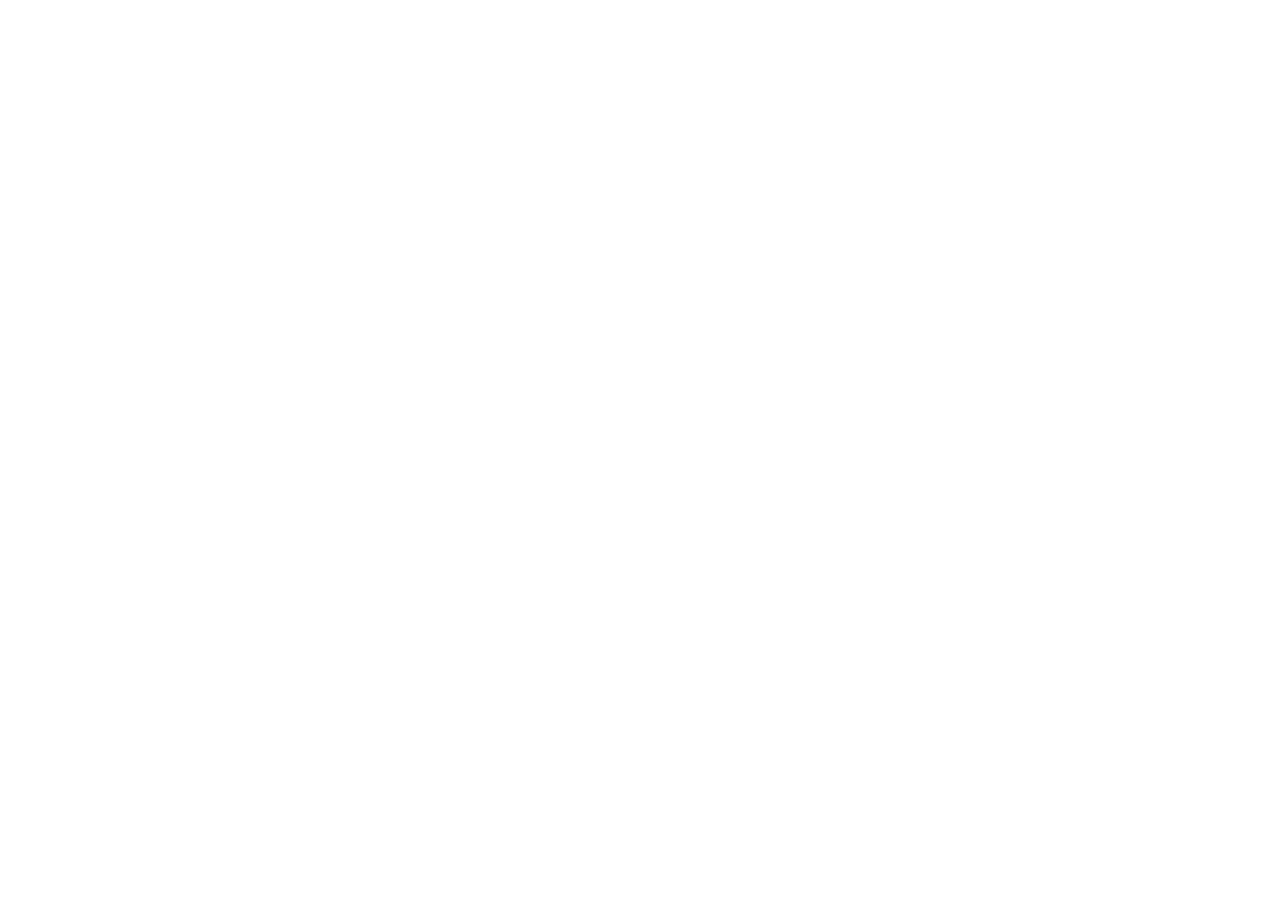
==== Front-End/aboutus.html @ b7458000 "beginning" ====
<!DOCTYPE html>
<html lang="en">
<head>
    <meta charset="UTF-8">
    <meta http-equiv="X-UA-Compatible" content="IE=edge">
    <meta name="viewport" content="width=device-width, initial-scale=1.0">
    <title>Document</title>
</head>
<body>
    
</body>
</html>
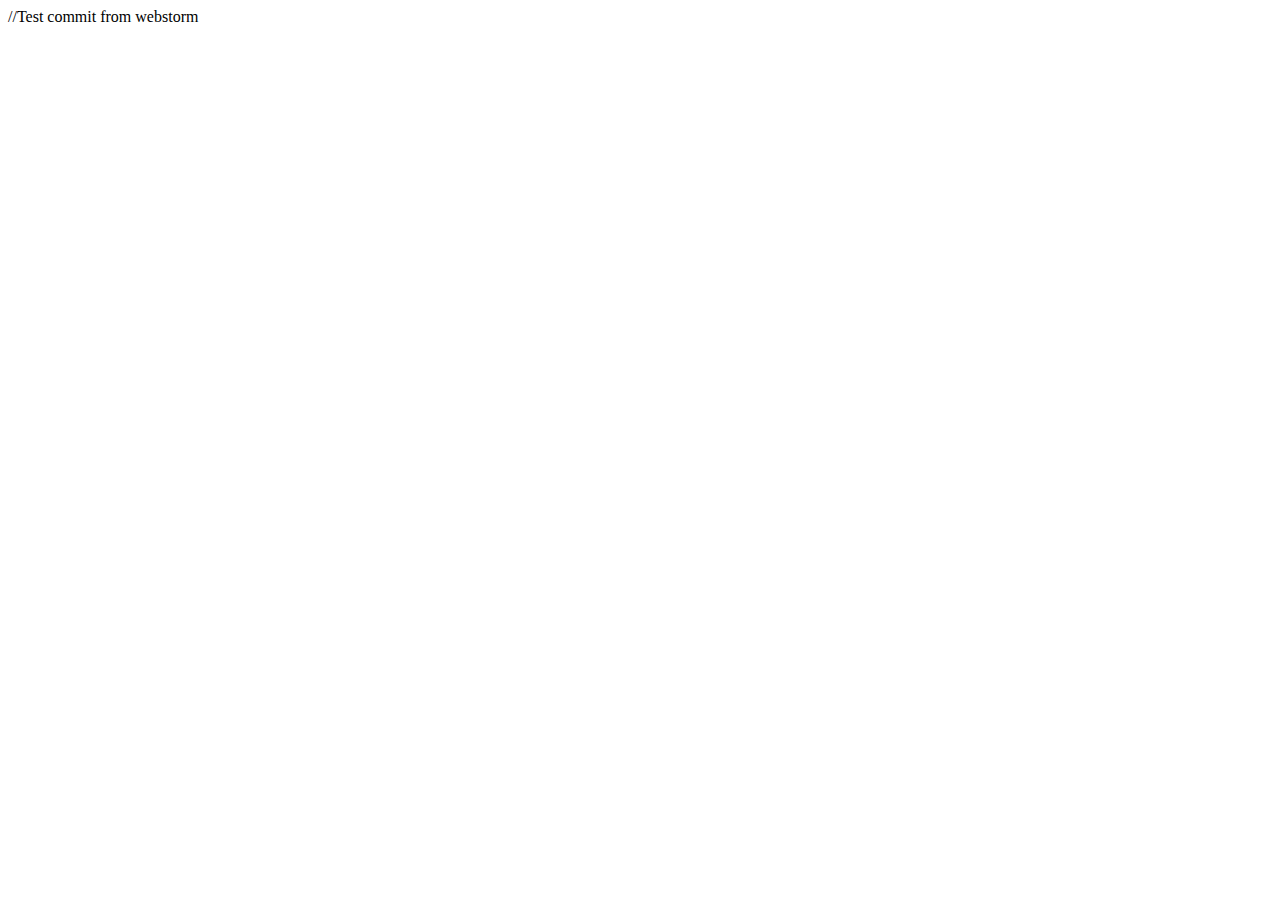
==== commit 365db1ba: "test commit for webstorm" ====
--- a/Front-End/aboutus.html
+++ b/Front-End/aboutus.html
@@ -5,6 +5,7 @@
     <meta http-equiv="X-UA-Compatible" content="IE=edge">
     <meta name="viewport" content="width=device-width, initial-scale=1.0">
     <title>Document</title>
+    //Test commit from webstorm
 </head>
 <body>
     
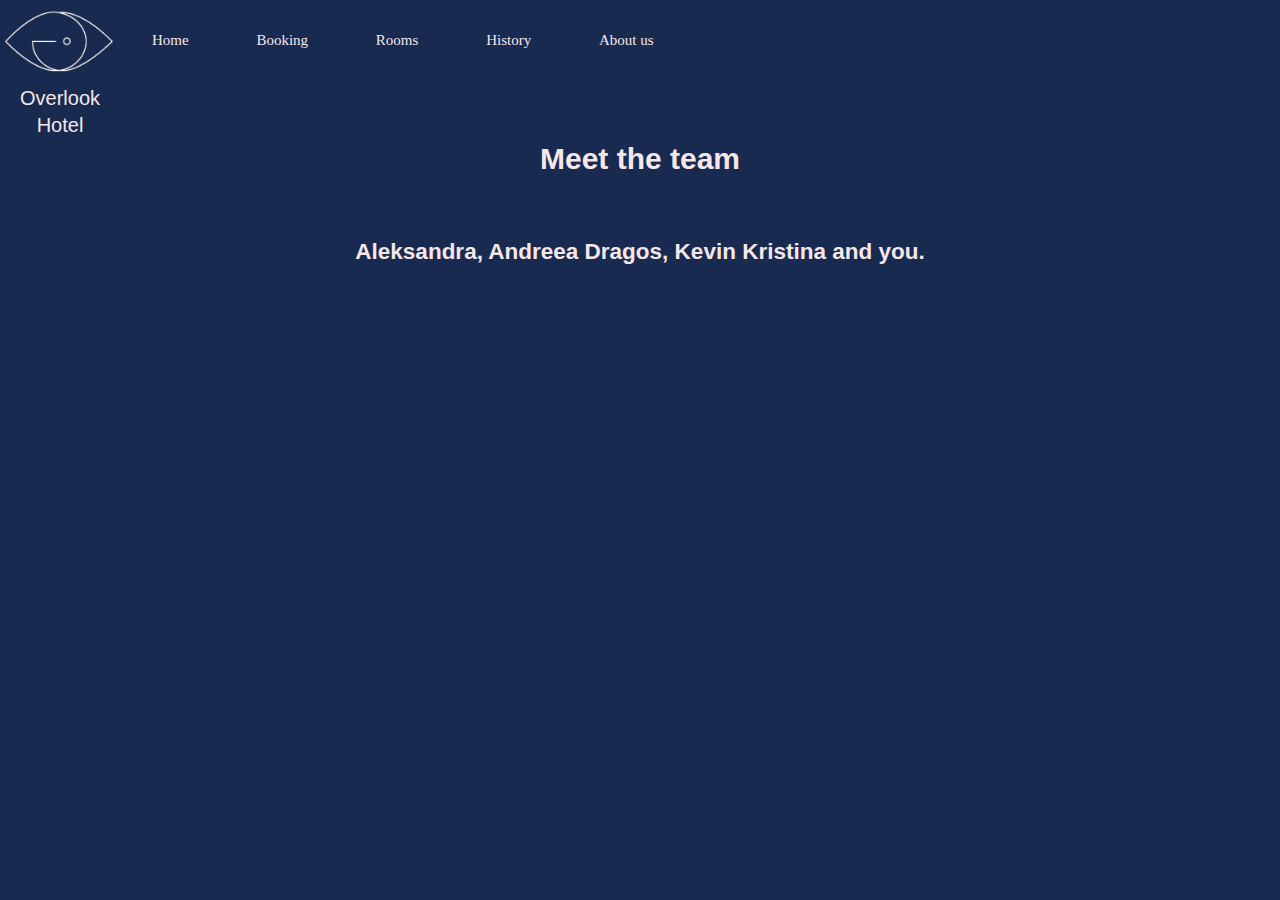
==== commit 8e9b36a9: "Background, navbar and logo update for about us" ====
--- a/Front-End/aboutus.html
+++ b/Front-End/aboutus.html
@@ -4,10 +4,30 @@
     <meta charset="UTF-8">
     <meta http-equiv="X-UA-Compatible" content="IE=edge">
     <meta name="viewport" content="width=device-width, initial-scale=1.0">
-    <title>Document</title>
-    //Test commit from webstorm
+    <title>Contact us</title>
+    <link rel="stylesheet" href="css/styles.css">
 </head>
 <body>
-    
+
+<p class="logo-img-text">Overlook Hotel</p>
+
+<!--Navigation bar-->
+<nav>
+    <a href="#"><img class="logo-img" src="images/logo.png" alt="logo"></a>
+    <ul>
+        <li><a href="index.html">Home</a></li>
+        <li><a href="bookings.html">Booking</a></li>
+        <li><a href="rooms.html">Rooms</a></li>
+        <li><a href="history.html">History</a></li>
+        <li><a href="aboutus.html">About us</a></li>
+    </ul>
+</nav>
+
+<h1 class="text-meet-team">Meet the team</h1>
+
+<h2 class="text-meet-team-second"> Aleksandra, Andreea
+    Dragos, Kevin
+    Kristina and you.</h2>
+
 </body>
 </html>--- a/Front-End/css/styles.css
+++ b/Front-End/css/styles.css
@@ -0,0 +1,73 @@
+h1, h2 {
+
+    font-family: sans-serif, Cambria, Cochin, Georgia, Times, 'Times New Roman', serif;
+    text-align: center;
+    color: #F5E6E8;
+}
+
+.logo-img {
+    width: 120px;
+    height: 83.69px;
+    left: 26px;
+    top: 26px;
+    float: left;
+    display: inline;
+}
+
+body {
+    background-color: #192A51;
+    margin: 0;
+    padding: 0;
+    font-size: 15px;
+}
+
+nav {
+    align-items: center;
+    text-align: left;
+    margin: 0;
+
+}
+
+nav ul {
+    margin: 0;
+    padding: 0;
+}
+
+nav ul li {
+    display: inline-block;
+    list-style-type: none;
+    margin: 17px;
+}
+
+nav > ul > li > a {
+    color: #F5E6E8;
+    display: block;
+    line-height: 2em;
+    padding: 0.5em 1em;
+    text-decoration: none;
+}
+
+.logo-img-text {
+    position: absolute;
+    width: 120px;
+    height: 83.6px;
+    top: 50px;
+
+    font-family: sans-serif;
+    font-style: normal;
+    font-weight: 300;
+    font-size: 20px;
+    line-height: 27px;
+    display: flex;
+    align-items: center;
+    text-align: center;
+
+    color: #F5E6E8;
+}
+
+.text-meet-team{
+    line-height: 120px;
+}
+
+
+
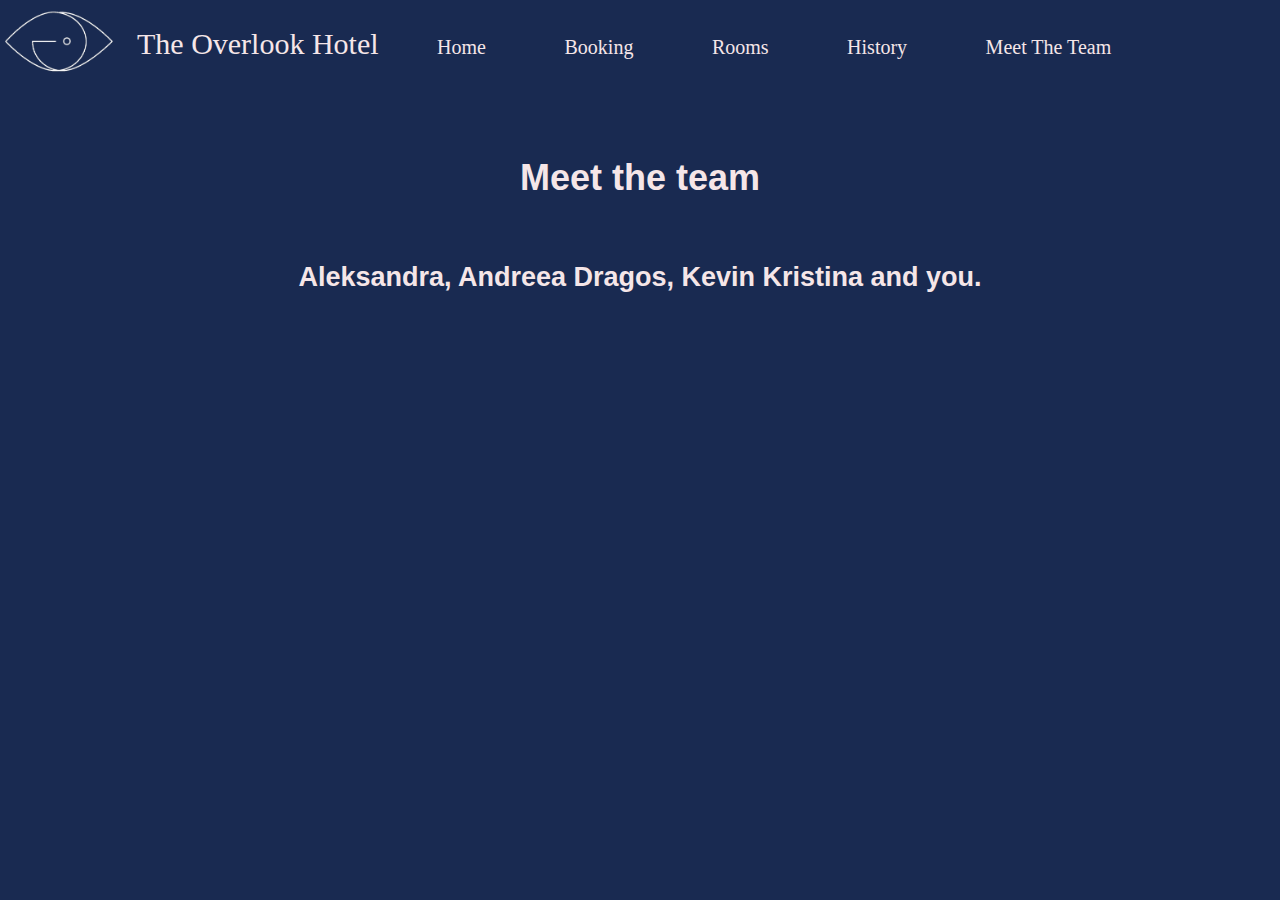
==== commit d310e2f3: "layout edit - title next to logo" ====
--- a/Front-End/aboutus.html
+++ b/Front-End/aboutus.html
@@ -9,17 +9,19 @@
 </head>
 <body>
 
-<p class="logo-img-text">Overlook Hotel</p>
+
 
 <!--Navigation bar-->
 <nav>
-    <a href="#"><img class="logo-img" src="images/logo.png" alt="logo"></a>
+    <a><img class="logo-img" src="images/logo.png" alt="logo"></a>
     <ul>
+        <li class="logo-img-text" > The Overlook Hotel</li>
         <li><a href="index.html">Home</a></li>
         <li><a href="bookings.html">Booking</a></li>
         <li><a href="rooms.html">Rooms</a></li>
         <li><a href="history.html">History</a></li>
-        <li><a href="aboutus.html">About us</a></li>
+        <li><a href="aboutus.html">Meet The Team</a></li>
+
     </ul>
 </nav>
 
--- a/Front-End/css/styles.css
+++ b/Front-End/css/styles.css
@@ -19,13 +19,19 @@
     margin: 0;
     padding: 0;
     font-size: 15px;
+    font-family: Perpetua;
+    font-size: 18px;
+
 }
 
 nav {
     align-items: center;
     text-align: left;
     margin: 0;
-
+}
+nav a:hover {
+    background-color: #F5E6E8;
+    color: #192A51;
 }
 
 nav ul {
@@ -40,6 +46,8 @@
 }
 
 nav > ul > li > a {
+    font-family: Perpetua;
+    font-size: 20px;
     color: #F5E6E8;
     display: block;
     line-height: 2em;
@@ -48,26 +56,94 @@
 }
 
 .logo-img-text {
-    position: absolute;
-    width: 120px;
-    height: 83.6px;
-    top: 50px;
-
-    font-family: sans-serif;
+    font-family: Perpetua;
     font-style: normal;
     font-weight: 300;
-    font-size: 20px;
+    font-size: 30px;
     line-height: 27px;
-    display: flex;
-    align-items: center;
-    text-align: center;
-
     color: #F5E6E8;
 }
 
 .text-meet-team{
     line-height: 120px;
 }
+/* ----------Tina index css-------- */
+#news {
+    height: 500px;
+    width: 450px;
+    overflow: auto;
+    float: right;
+    background-color: #967AA1;
+    margin-top: 30px;
+    margin-right: 10px;
+
+}
+
+#news p {
+    text-align: center;
+}
+
+.post {
+    background: rgb(150,122,161);
+    background: radial-gradient(circle, rgba(150,122,161,1) 0%, rgba(170,161,200,1) 38%, rgba(213,198,224,1) 100%);
+    margin: 5px;
+    border: 2px solid black;
+}
+#news img {
+    height: 370px;
+    width: 420px;
+    opacity: 50%;
+}
+#news h2 {
+
+    font-family: "Comic Sans MS";
+    font-size: 30px;
+    color: #192A51;
+    text-align: center;
+    color: white;
+
+
+}
+
+#news h3 {
+    font-family: "Comic Sans MS";
+    font-size: 20px;
+    text-align: center;
+    color: #192A51;
+
+}
+#quote {
+    position: relative;
+    float: left;
+
+
+    margin-top: 30px;
+    margin-left: 130px;
+
+}
+#quote img {
+    width: 600px;
+    height: 400px;
+
+}
+
+#q{
+    position: absolute;
+    top: 130px;
+    left: 100px;
+    font-family: "Brush Script MT";
+    font-size: 40px;
+    visibility: hidden;
 
 
 
+}
+#quote:hover #q{
+    visibility: visible;
+}
+#quote:hover #hotel {
+    opacity: 30%;
+}
+
+
+
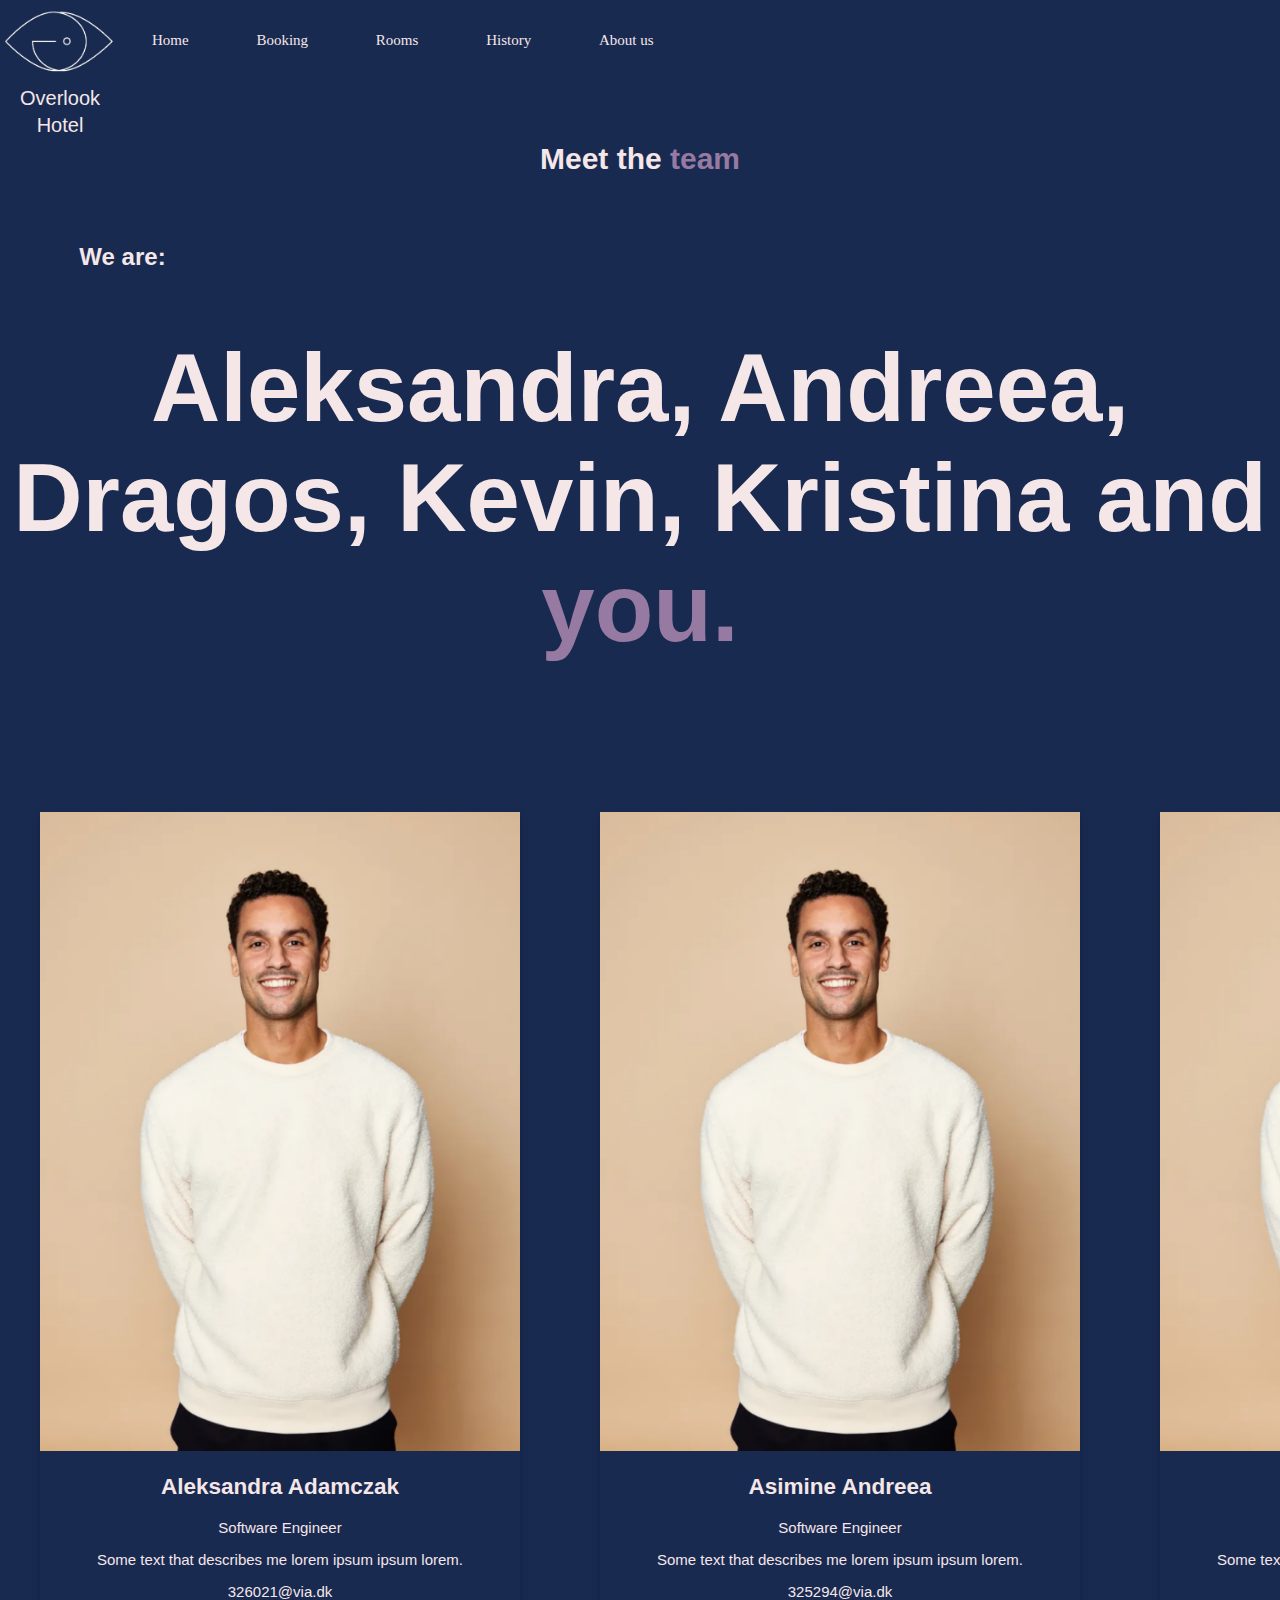
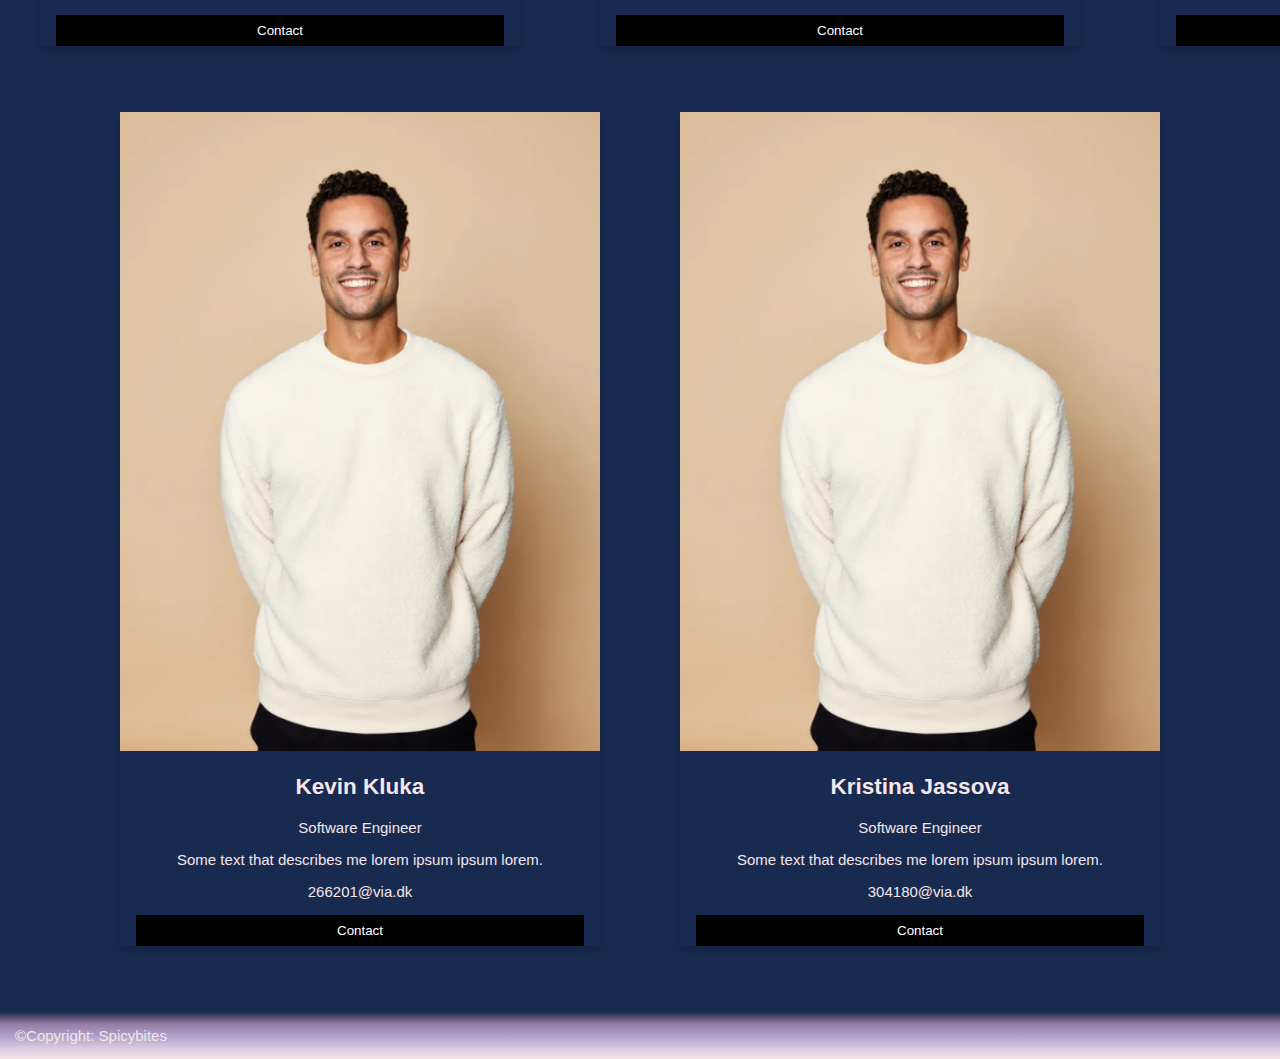
==== commit 68669c6c: "added meet-us cards and footer for meet-us page." ====
--- a/Front-End/aboutus.html
+++ b/Front-End/aboutus.html
@@ -9,27 +9,105 @@
 </head>
 <body>
 
-
+<p class="logo-img-text">Overlook Hotel</p>
 
 <!--Navigation bar-->
 <nav>
-    <a><img class="logo-img" src="images/logo.png" alt="logo"></a>
+    <a href="#"><img class="logo-img" src="images/logo.png" alt="logo"></a>
     <ul>
-        <li class="logo-img-text" > The Overlook Hotel</li>
         <li><a href="index.html">Home</a></li>
         <li><a href="bookings.html">Booking</a></li>
         <li><a href="rooms.html">Rooms</a></li>
         <li><a href="history.html">History</a></li>
-        <li><a href="aboutus.html">Meet The Team</a></li>
-
+        <li><a href="aboutus.html">About us</a></li>
     </ul>
 </nav>
 
-<h1 class="text-meet-team">Meet the team</h1>
+<div>
+    <h1 class="text-meet-team">Meet the <span class="text-meet-team-word">team</span></h1>
 
-<h2 class="text-meet-team-second"> Aleksandra, Andreea
-    Dragos, Kevin
-    Kristina and you.</h2>
+    <h3 class="text-meet-team-second">We are:</h3>
 
+    <h2 class="text-meet-team-third">
+        Aleksandra, Andreea,
+        Dragos, Kevin,
+        Kristina and <span class="text-meet-team-word">you.</span></h2>
+</div>
 </body>
+
+<div class="row">
+    <div class="column">
+        <div class="card">
+            <img src=images/imagemeetus.png alt="Jane" style="width:100%">
+            <div class="container">
+                <h2>Aleksandra Adamczak</h2>
+                <p class="title">Software Engineer</p>
+                <p>Some text that describes me lorem ipsum ipsum lorem.</p>
+                <p>326021@via.dk</p>
+                <p><button class="button">Contact</button></p>
+            </div>
+        </div>
+    </div>
+
+    <div class="column">
+        <div class="card">
+            <img src=images/imagemeetus.png alt="Mike" style="width:100%">
+            <div class="container">
+                <h2>Asimine Andreea</h2>
+                <p class="title">Software Engineer</p>
+                <p>Some text that describes me lorem ipsum ipsum lorem.</p>
+                <p>325294@via.dk</p>
+                <p><button class="button">Contact</button></p>
+            </div>
+        </div>
+    </div>
+
+    <div class="column">
+        <div class="card">
+            <img src=images/imagemeetus.png alt="John" style="width:100%">
+            <div class="container">
+                <h2>Dragos Cotaga</h2>
+                <p class="title">Software Engineer</p>
+                <p>Some text that describes me lorem ipsum ipsum lorem.</p>
+                <p>325584@via.dk</p>
+                <p><button class="button">Contact</button></p>
+            </div>
+        </div>
+    </div>
+</div>
+
+<div class="row">
+    <div class="column">
+        <div class="card">
+            <img src=images/imagemeetus.png alt="John" style="width:100%">
+            <div class="container">
+                <h2>Kevin Kluka</h2>
+                <p class="title">Software Engineer</p>
+                <p>Some text that describes me lorem ipsum ipsum lorem.</p>
+                <p>266201@via.dk</p>
+                <p><button class="button">Contact</button></p>
+            </div>
+        </div>
+    </div>
+    <div class="column">
+        <div class="card">
+            <img src=images/imagemeetus.png alt="John" style="width:100%">
+            <div class="container">
+                <h2>Kristina Jassova</h2>
+                <p class="title">Software Engineer</p>
+                <p>Some text that describes me lorem ipsum ipsum lorem.</p>
+                <p>304180@via.dk</p>
+                <p><button class="button">Contact</button></p>
+            </div>
+        </div>
+    </div>
+</div>
+
+<!--<div class="second-row-meetus">-->
+
+<!--</div>-->
+
+<div class="footer">
+    <p>©Copyright: Spicybites </p>
+</div>
 </html>--- a/Front-End/css/styles.css
+++ b/Front-End/css/styles.css
@@ -1,4 +1,4 @@
-h1, h2 {
+h1, h2, h3, p {
 
     font-family: sans-serif, Cambria, Cochin, Georgia, Times, 'Times New Roman', serif;
     text-align: center;
@@ -15,23 +15,17 @@
 }
 
 body {
-    background-color: #192A51;
+    background: #192A51;
     margin: 0;
     padding: 0;
     font-size: 15px;
-    font-family: Perpetua;
-    font-size: 18px;
-
 }
 
 nav {
     align-items: center;
     text-align: left;
     margin: 0;
-}
-nav a:hover {
-    background-color: #F5E6E8;
-    color: #192A51;
+
 }
 
 nav ul {
@@ -46,8 +40,6 @@
 }
 
 nav > ul > li > a {
-    font-family: Perpetua;
-    font-size: 20px;
     color: #F5E6E8;
     display: block;
     line-height: 2em;
@@ -56,94 +48,130 @@
 }
 
 .logo-img-text {
-    font-family: Perpetua;
+    position: absolute;
+    width: 120px;
+    height: 83.6px;
+    top: 50px;
+
+    font-family: sans-serif;
     font-style: normal;
     font-weight: 300;
-    font-size: 30px;
+    font-size: 20px;
     line-height: 27px;
+    display: flex;
+    align-items: center;
+    text-align: center;
+
     color: #F5E6E8;
 }
 
-.text-meet-team{
+.text-meet-team {
     line-height: 120px;
 }
-/* ----------Tina index css-------- */
-#news {
-    height: 500px;
-    width: 450px;
-    overflow: auto;
-    float: right;
-    background-color: #967AA1;
-    margin-top: 30px;
-    margin-right: 10px;
+
+.text-meet-team-second {
+    width: 245px;
+    height: 10px;
+    right: 100px;
+    top: 409px;
+    font-size: 24px;
+    font-family: sans-serif;
+    /*text-align: center;*/
 
 }
 
-#news p {
+.text-meet-team-third {
+    font-size: 96px;
+    /*width: 1000px;*/
+    height: 400px;
+    /*left: 117px;*/
+    /*top: 479px;*/
+    /*padding: 20px;*/
     text-align: center;
 }
 
-.post {
-    background: rgb(150,122,161);
-    background: radial-gradient(circle, rgba(150,122,161,1) 0%, rgba(170,161,200,1) 38%, rgba(213,198,224,1) 100%);
-    margin: 5px;
-    border: 2px solid black;
+.text-meet-team-word {
+    color: #967AA1;
 }
-#news img {
-    height: 370px;
-    width: 420px;
-    opacity: 50%;
+
+
+.footer {
+    /*position: fixed;*/
+    /*bottom: 0;*/
+    /*left: 0;*/
+    width: 100%;
+    background: linear-gradient(#192A51, #967AA1, #AAA1C8, #D5C6E0, #F5E6E8);
+    text-align: left!important;
 }
-#news h2 {
 
-    font-family: "Comic Sans MS";
-    font-size: 30px;
-    color: #192A51;
-    text-align: center;
-    color: white;
+.footer p {
+    text-align: left;
+    padding: 15px 0 15px 15px;
+    margin-block-start: 0;
+    margin-block-end: 0;
+}
 
+/* Three columns side by side */
+.column {
+    float: left;
+    width: 480px;
+    margin-bottom: 16px;
+    padding: 0 40px;}
+
+
+/* Display the columns below each other instead of side by side on small screens */
+@media screen and (max-width: 600px) {
+    .column {
+        width: 100%;
+        display: inline-block;
+    }
+}
+
+/* Add some shadows to create a card effect */
+.card {
+    box-shadow: 0 4px 8px 0 rgba(0, 0, 0, 0.2);
 
 }
 
-#news h3 {
-    font-family: "Comic Sans MS";
-    font-size: 20px;
-    text-align: center;
-    color: #192A51;
-
-}
-#quote {
-    position: relative;
-    float: left;
-
-
-    margin-top: 30px;
-    margin-left: 130px;
-
-}
-#quote img {
-    width: 600px;
-    height: 400px;
-
+/* Some left and right padding inside the container */
+.container {
+    padding: 0 16px;
 }
 
-#q{
-    position: absolute;
-    top: 130px;
-    left: 100px;
-    font-family: "Brush Script MT";
-    font-size: 40px;
-    visibility: hidden;
+/*!* Clear floats *!*/
+/*.container::after, .row::after {*/
+/*    content: "";*/
+/*    clear: both;*/
+/*    display: table;*/
+/*}*/
 
-
-
-}
-#quote:hover #q{
-    visibility: visible;
-}
-#quote:hover #hotel {
-    opacity: 30%;
+.title {
+    color: #F5E6E8;
 }
 
+.button {
+    border: none;
+    outline: 0;
+    display: inline-block;
+    padding: 8px;
+    color: white;
+    background-color: black;
+    text-align: center;
+    cursor: pointer;
+    width: 100%;
+}
 
+.button:hover {
+    background-color: #555;
+}
 
+.second-row-meetus{
+    width: max-content;
+    margin: 0 auto;
+}
+
+.row{
+    width: max-content;
+    margin: 0 auto;
+    height: 900px;
+}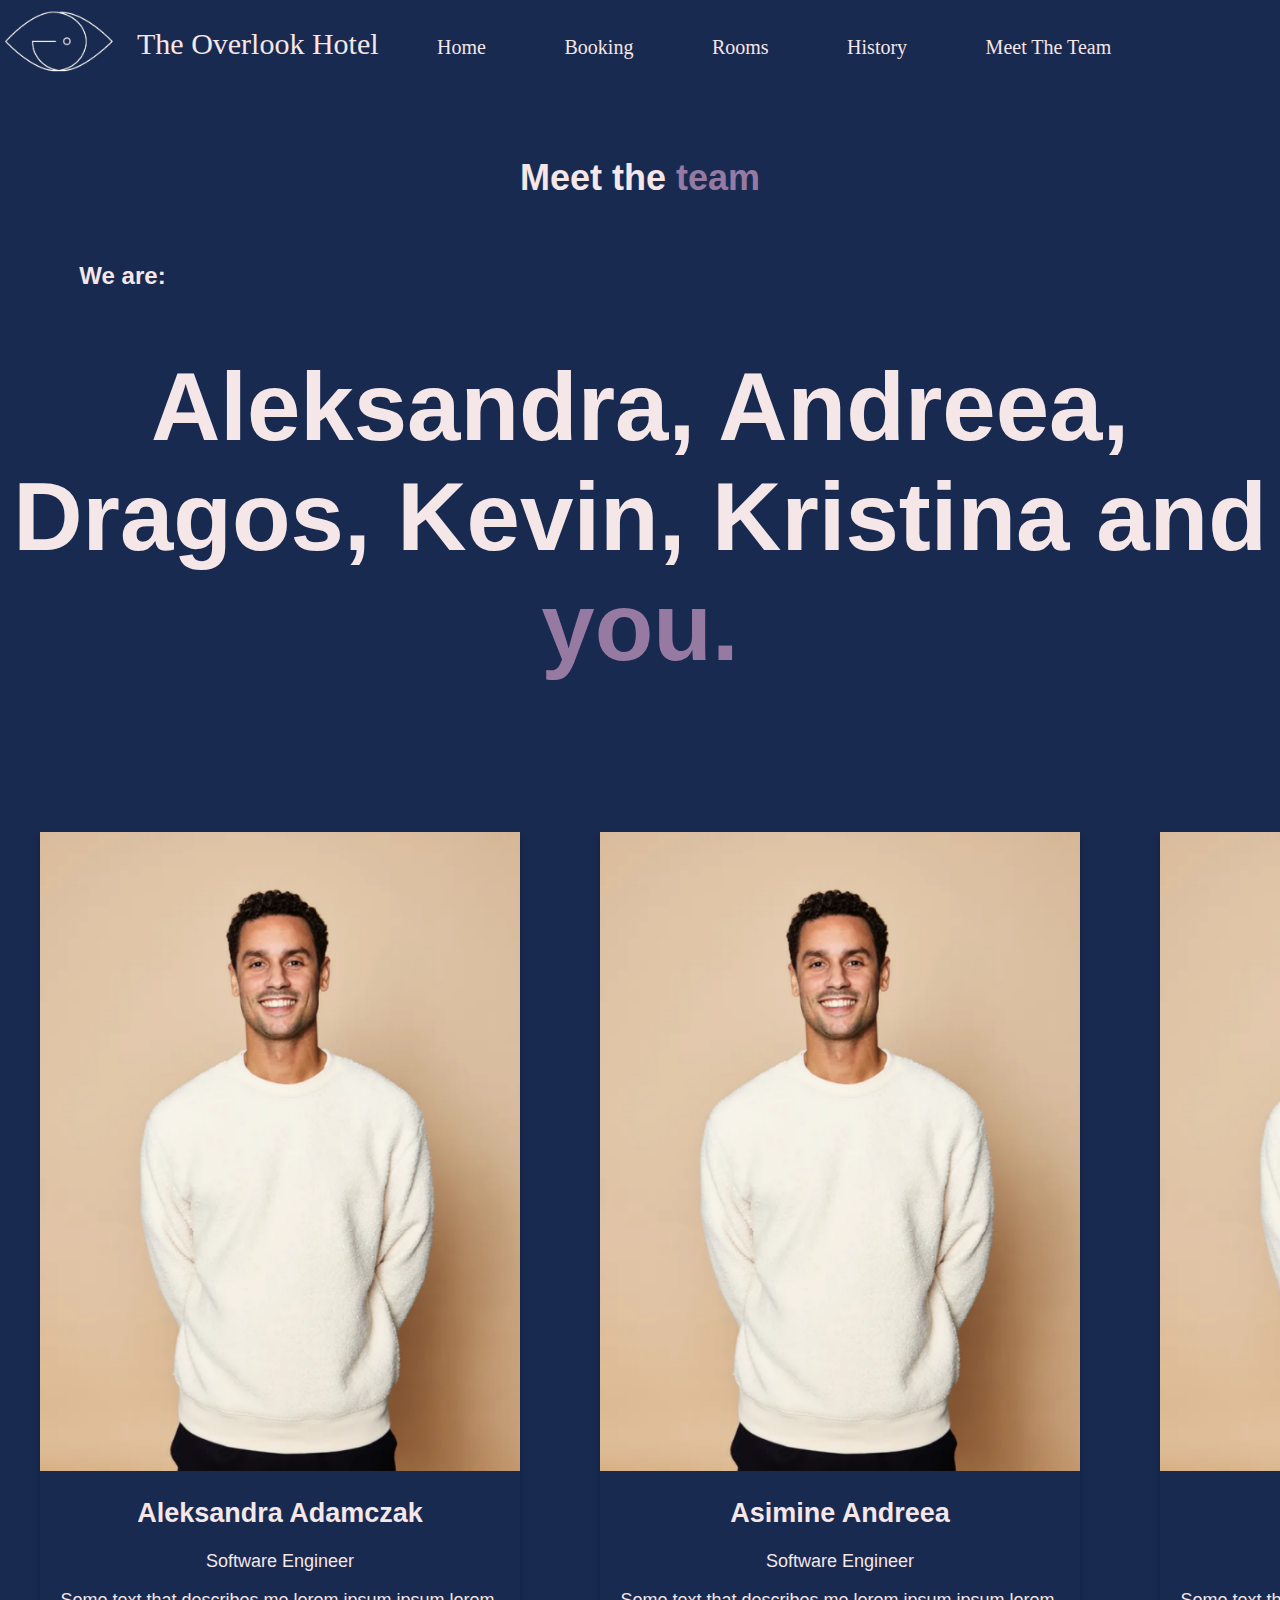
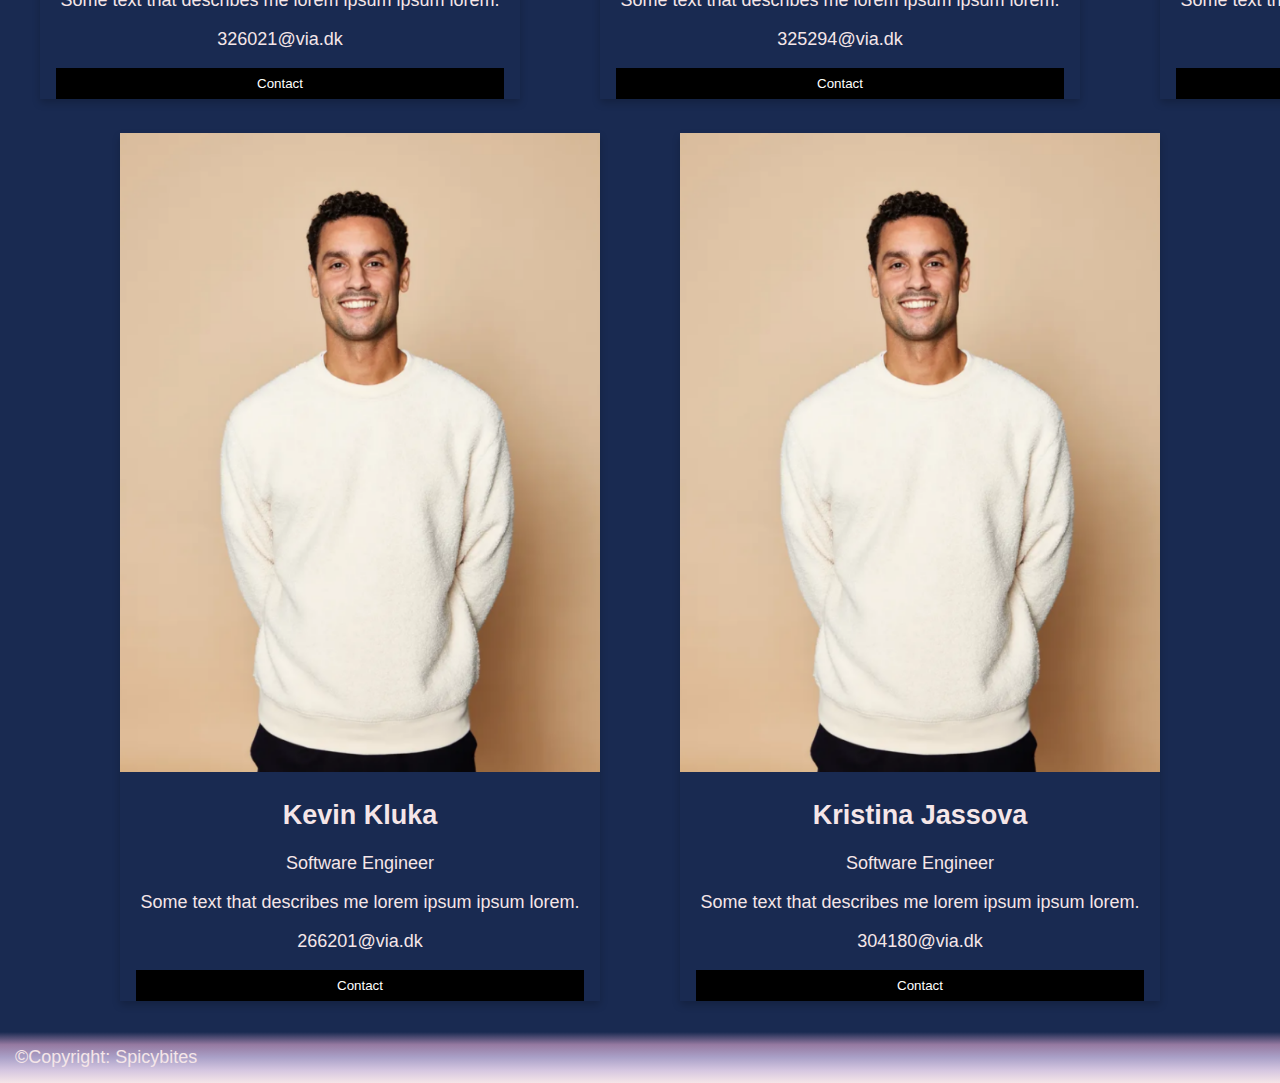
==== commit cb5bc014: "Merge remote-tracking branch 'origin/main' into main-DragosCotaga" ====
--- a/Front-End/aboutus.html
+++ b/Front-End/aboutus.html
@@ -9,17 +9,19 @@
 </head>
 <body>
 
-<p class="logo-img-text">Overlook Hotel</p>
+
 
 <!--Navigation bar-->
 <nav>
-    <a href="#"><img class="logo-img" src="images/logo.png" alt="logo"></a>
+    <a><img class="logo-img" src="images/logo.png" alt="logo"></a>
     <ul>
+        <li class="logo-img-text" > The Overlook Hotel</li>
         <li><a href="index.html">Home</a></li>
         <li><a href="bookings.html">Booking</a></li>
         <li><a href="rooms.html">Rooms</a></li>
         <li><a href="history.html">History</a></li>
-        <li><a href="aboutus.html">About us</a></li>
+        <li><a href="aboutus.html">Meet The Team</a></li>
+
     </ul>
 </nav>
 
--- a/Front-End/css/styles.css
+++ b/Front-End/css/styles.css
@@ -19,13 +19,19 @@
     margin: 0;
     padding: 0;
     font-size: 15px;
+    font-family: Perpetua;
+    font-size: 18px;
+
 }
 
 nav {
     align-items: center;
     text-align: left;
     margin: 0;
-
+}
+nav a:hover {
+    background-color: #F5E6E8;
+    color: #192A51;
 }
 
 nav ul {
@@ -40,6 +46,8 @@
 }
 
 nav > ul > li > a {
+    font-family: Perpetua;
+    font-size: 20px;
     color: #F5E6E8;
     display: block;
     line-height: 2em;
@@ -48,25 +56,93 @@
 }
 
 .logo-img-text {
-    position: absolute;
-    width: 120px;
-    height: 83.6px;
-    top: 50px;
-
-    font-family: sans-serif;
+    font-family: Perpetua;
     font-style: normal;
     font-weight: 300;
-    font-size: 20px;
+    font-size: 30px;
     line-height: 27px;
-    display: flex;
-    align-items: center;
-    text-align: center;
-
     color: #F5E6E8;
 }
 
 .text-meet-team {
     line-height: 120px;
+}
+/* ----------Tina index css-------- */
+#news {
+    height: 500px;
+    width: 450px;
+    overflow: auto;
+    float: right;
+    background-color: #967AA1;
+    margin-top: 30px;
+    margin-right: 10px;
+
+}
+
+#news p {
+    text-align: center;
+}
+
+.post {
+    background: rgb(150,122,161);
+    background: radial-gradient(circle, rgba(150,122,161,1) 0%, rgba(170,161,200,1) 38%, rgba(213,198,224,1) 100%);
+    margin: 5px;
+    border: 2px solid black;
+}
+#news img {
+    height: 370px;
+    width: 420px;
+    opacity: 50%;
+}
+#news h2 {
+
+    font-family: "Comic Sans MS";
+    font-size: 30px;
+    color: #192A51;
+    text-align: center;
+    color: white;
+
+
+}
+
+#news h3 {
+    font-family: "Comic Sans MS";
+    font-size: 20px;
+    text-align: center;
+    color: #192A51;
+
+}
+#quote {
+    position: relative;
+    float: left;
+
+
+    margin-top: 30px;
+    margin-left: 130px;
+
+}
+#quote img {
+    width: 600px;
+    height: 400px;
+
+}
+
+#q{
+    position: absolute;
+    top: 130px;
+    left: 100px;
+    font-family: "Brush Script MT";
+    font-size: 40px;
+    visibility: hidden;
+
+
+
+}
+#quote:hover #q{
+    visibility: visible;
+}
+#quote:hover #hotel {
+    opacity: 30%;
 }
 
 .text-meet-team-second {
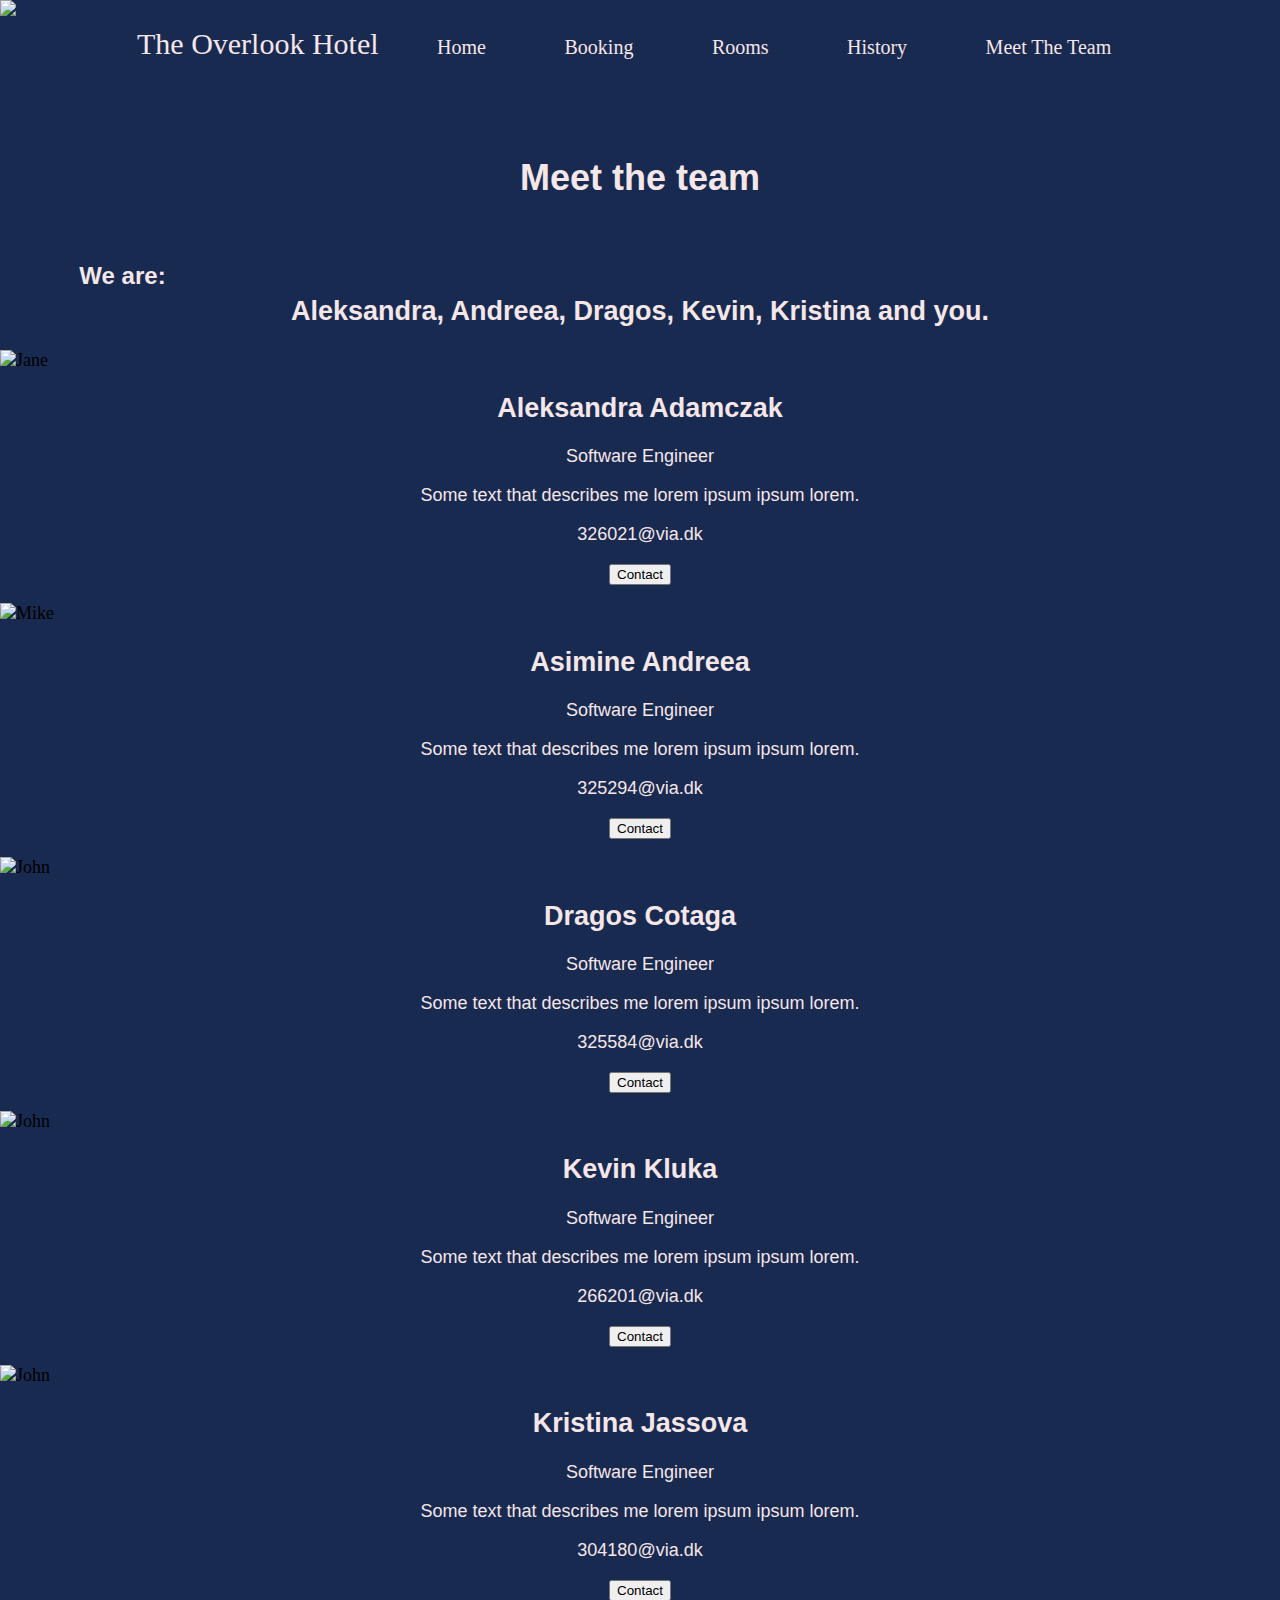
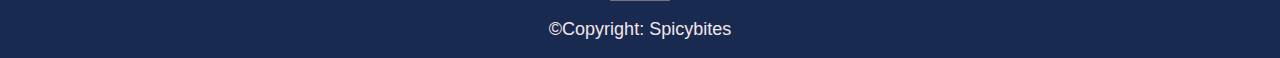
==== commit e7685a0c: "index done" ====
--- a/Front-End/aboutus.html
+++ b/Front-End/aboutus.html
@@ -4,6 +4,7 @@
     <meta charset="UTF-8">
     <meta http-equiv="X-UA-Compatible" content="IE=edge">
     <meta name="viewport" content="width=device-width, initial-scale=1.0">
+    <link rel="stylesheet" href="css/styles.css">
     <title>Contact us</title>
     <link rel="stylesheet" href="css/styles.css">
 </head>
--- a/Front-End/css/styles.css
+++ b/Front-End/css/styles.css
@@ -154,7 +154,6 @@
     font-family: sans-serif;
     /*text-align: center;*/
 
-}
 
 .text-meet-team-third {
     font-size: 96px;
--- a/Front-End/css/styles.css
+++ b/Front-End/css/styles.css
@@ -154,7 +154,6 @@
     font-family: sans-serif;
     /*text-align: center;*/
 
-}
 
 .text-meet-team-third {
     font-size: 96px;
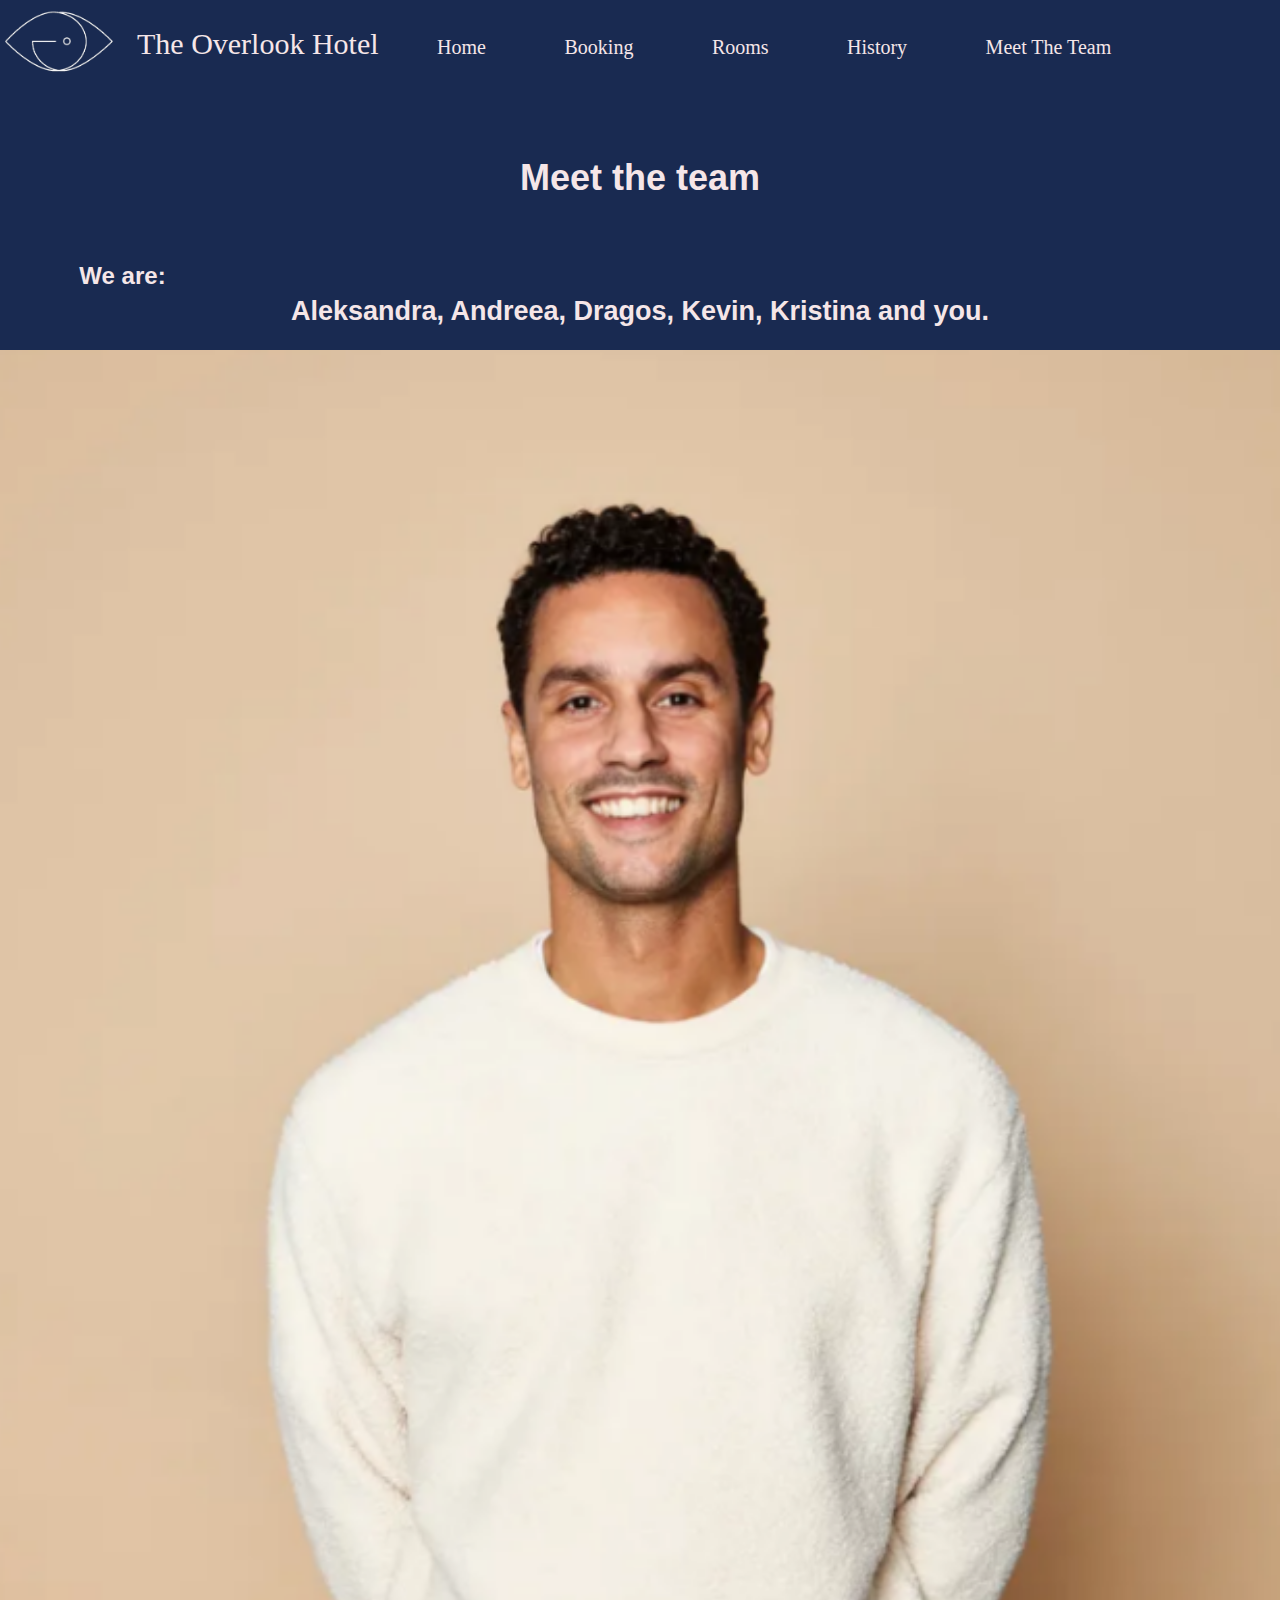
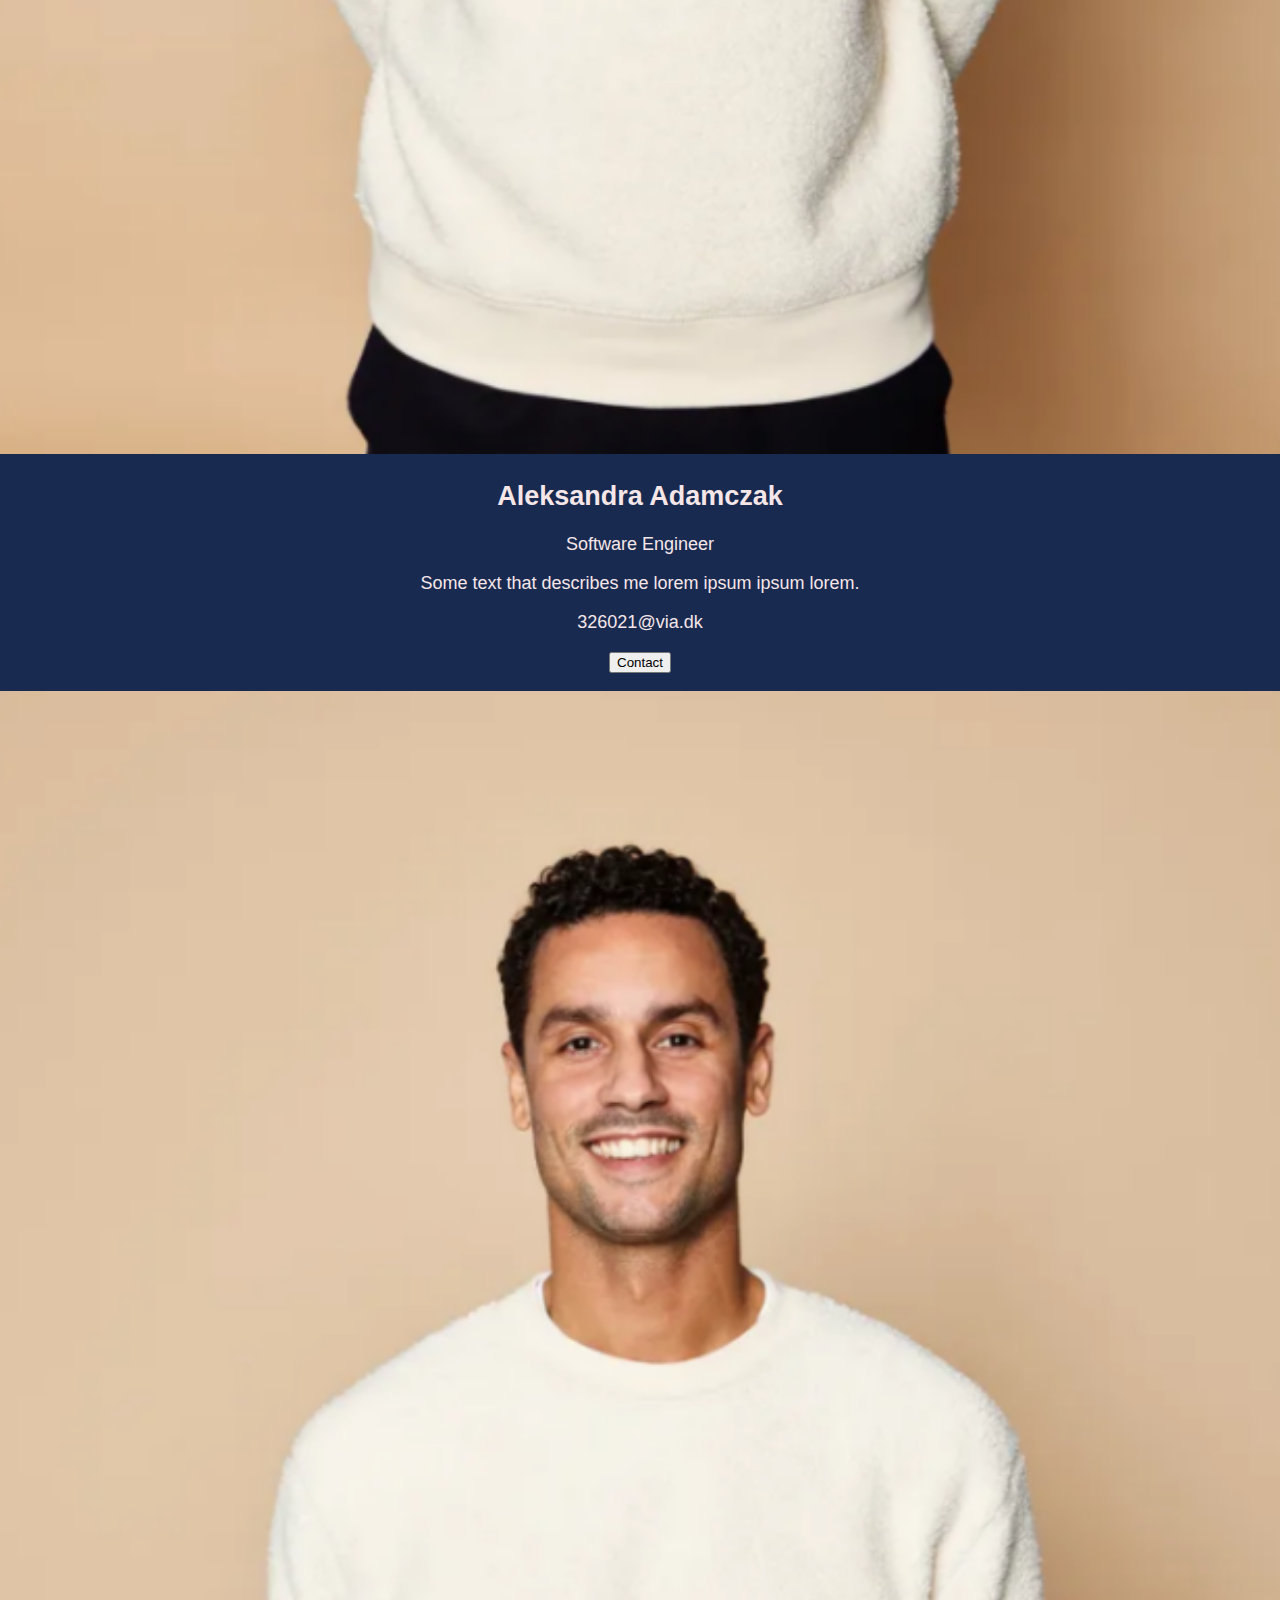
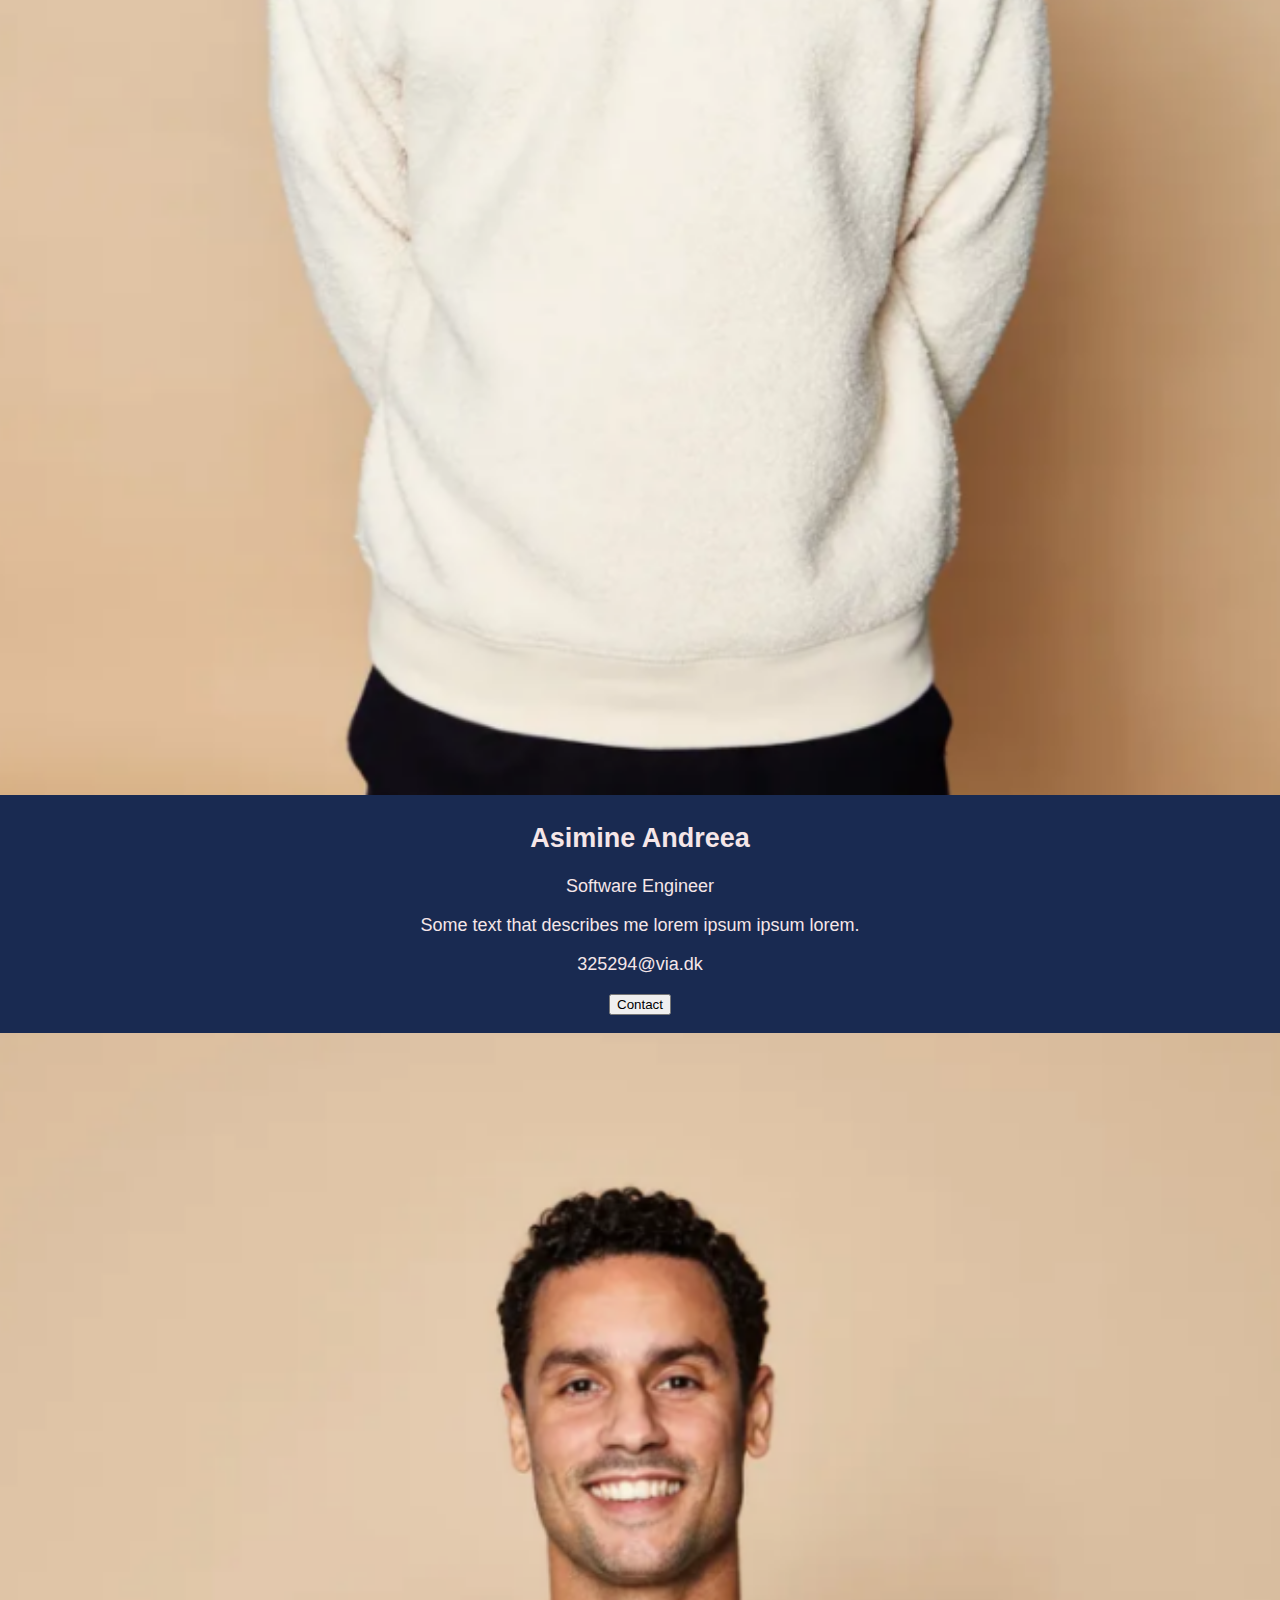
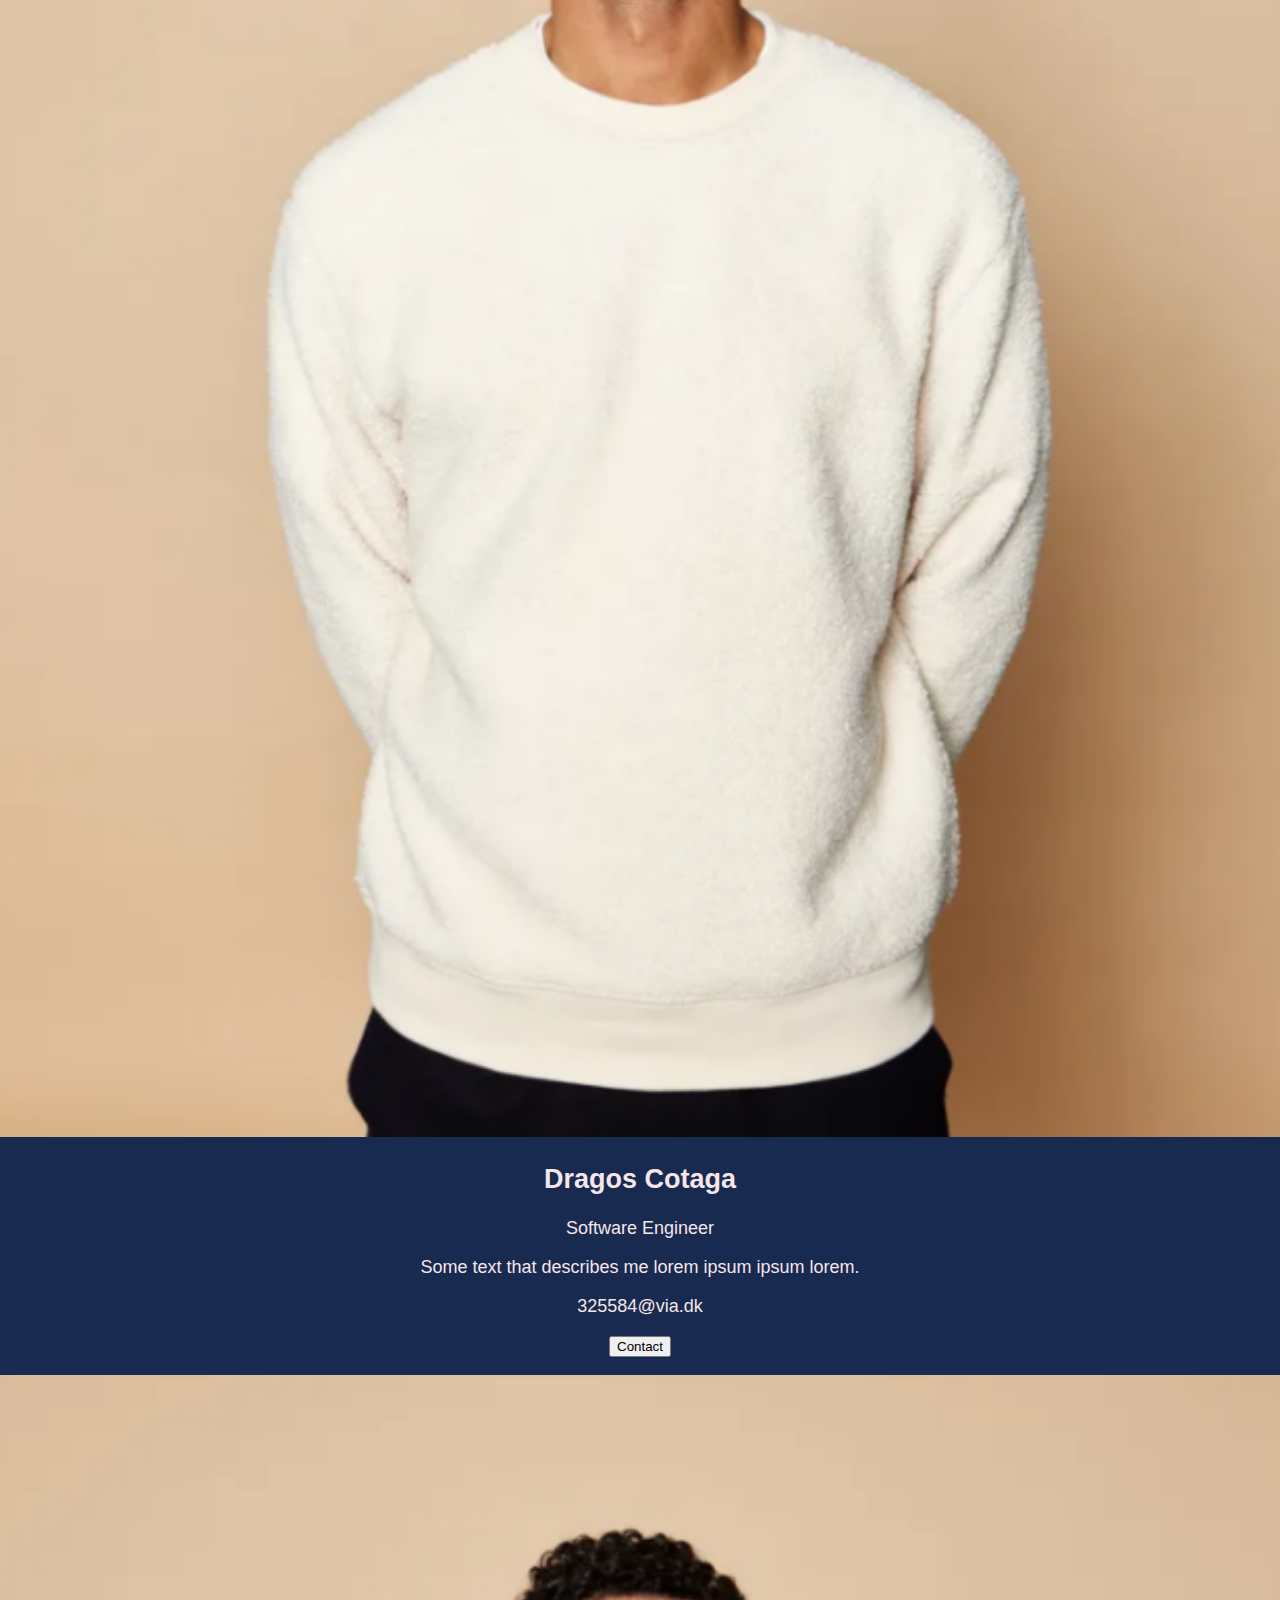
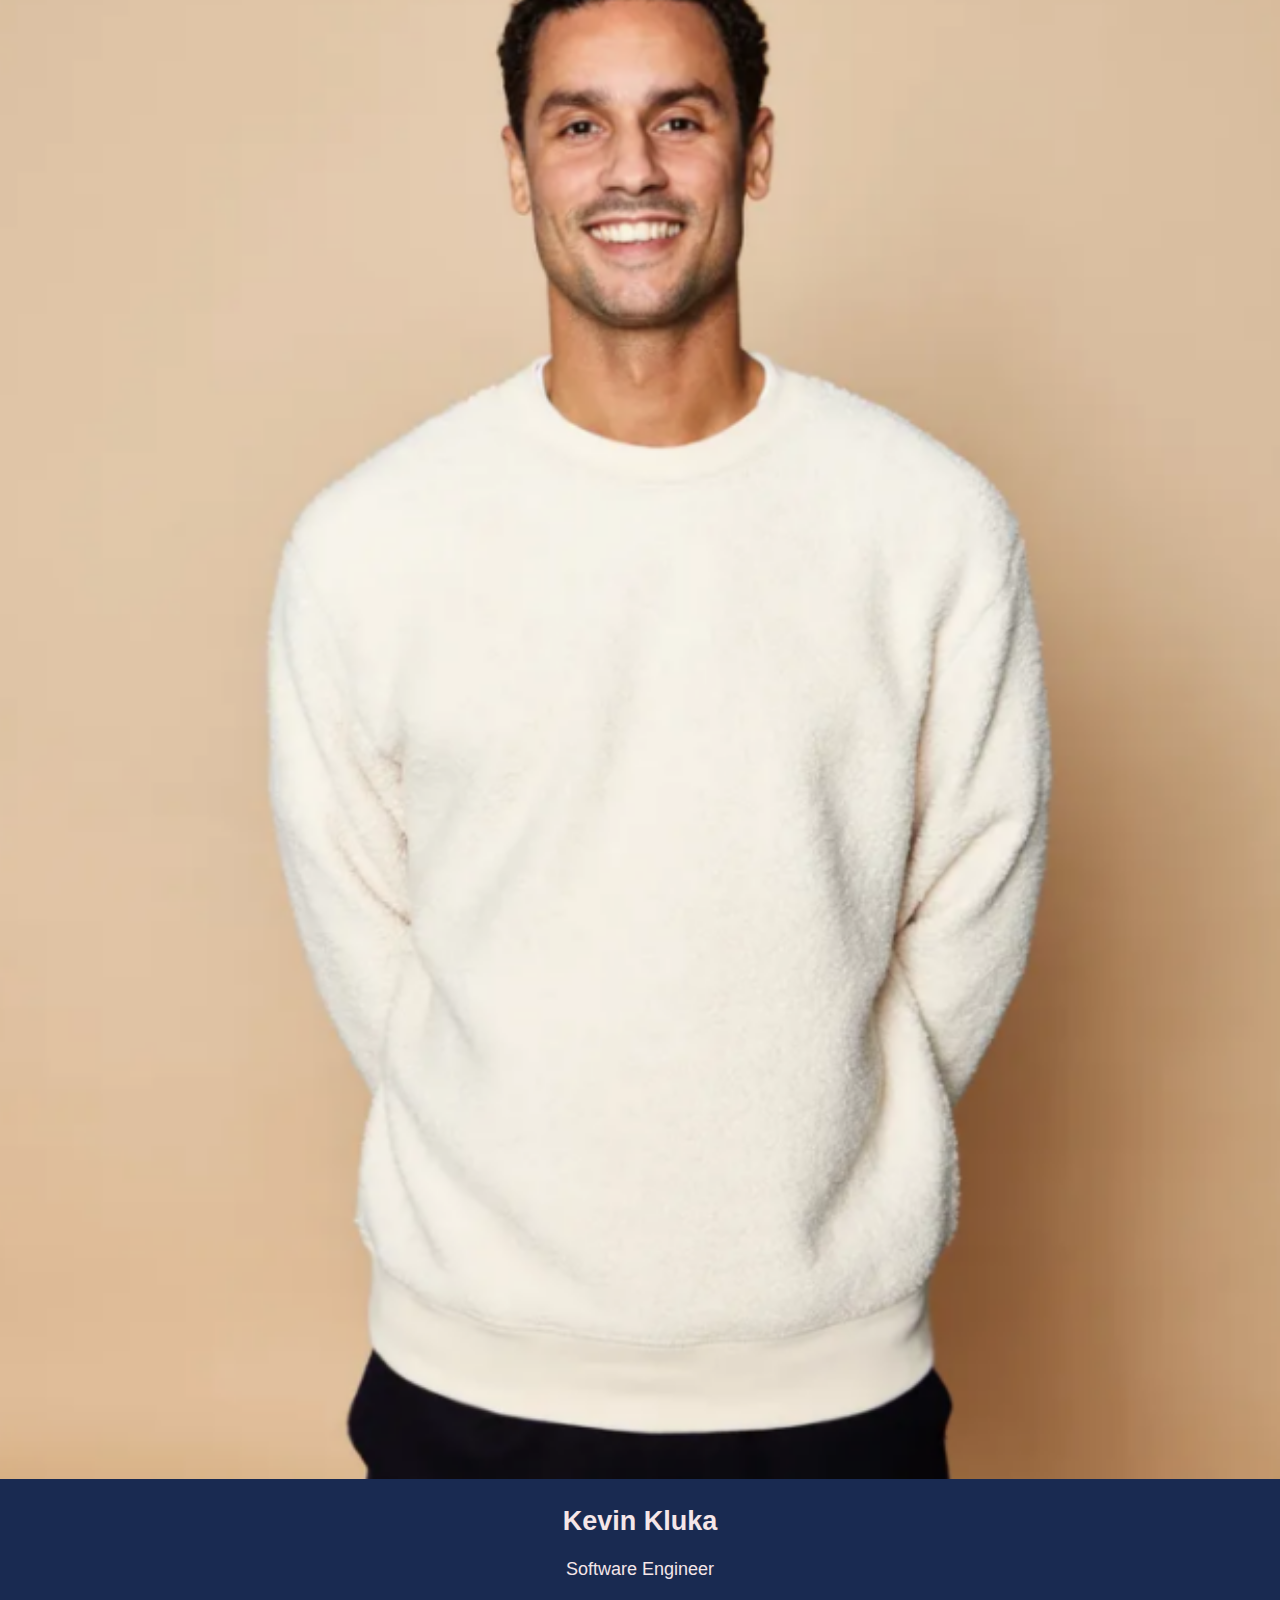
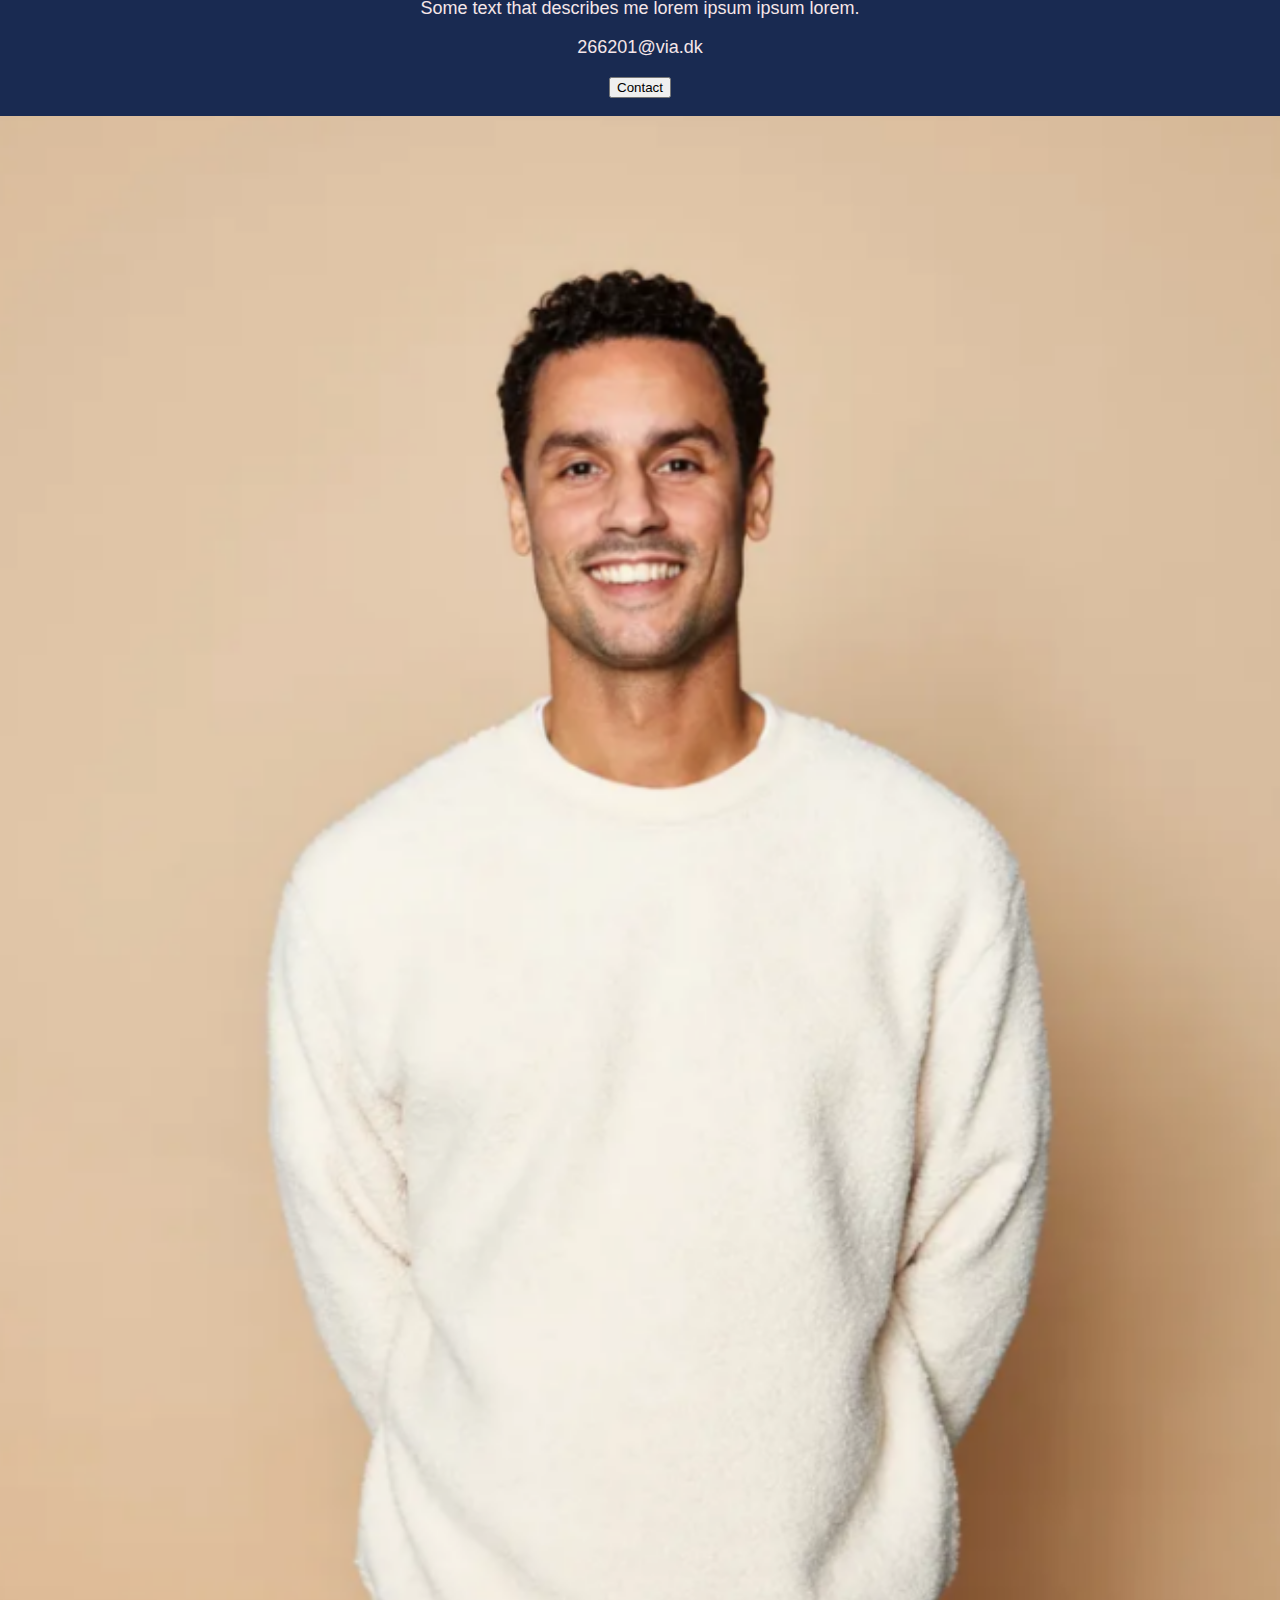
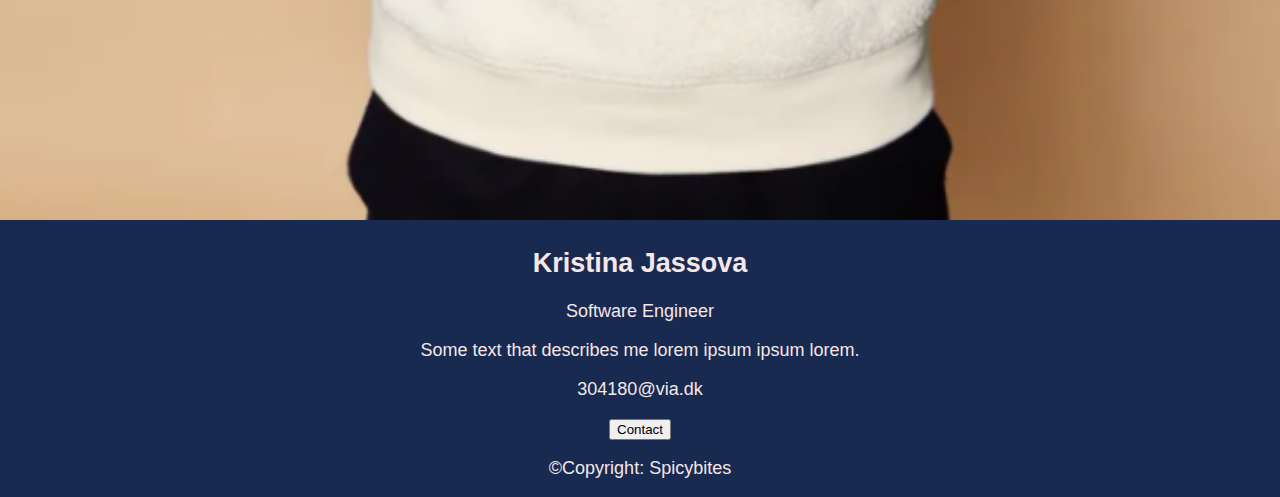
==== commit 2dff313e: "Merge branch 'main' into main-Kevin" ====
--- a/Front-End/aboutus.html
+++ b/Front-End/aboutus.html
@@ -4,7 +4,6 @@
     <meta charset="UTF-8">
     <meta http-equiv="X-UA-Compatible" content="IE=edge">
     <meta name="viewport" content="width=device-width, initial-scale=1.0">
-    <link rel="stylesheet" href="css/styles.css">
     <title>Contact us</title>
     <link rel="stylesheet" href="css/styles.css">
 </head>
